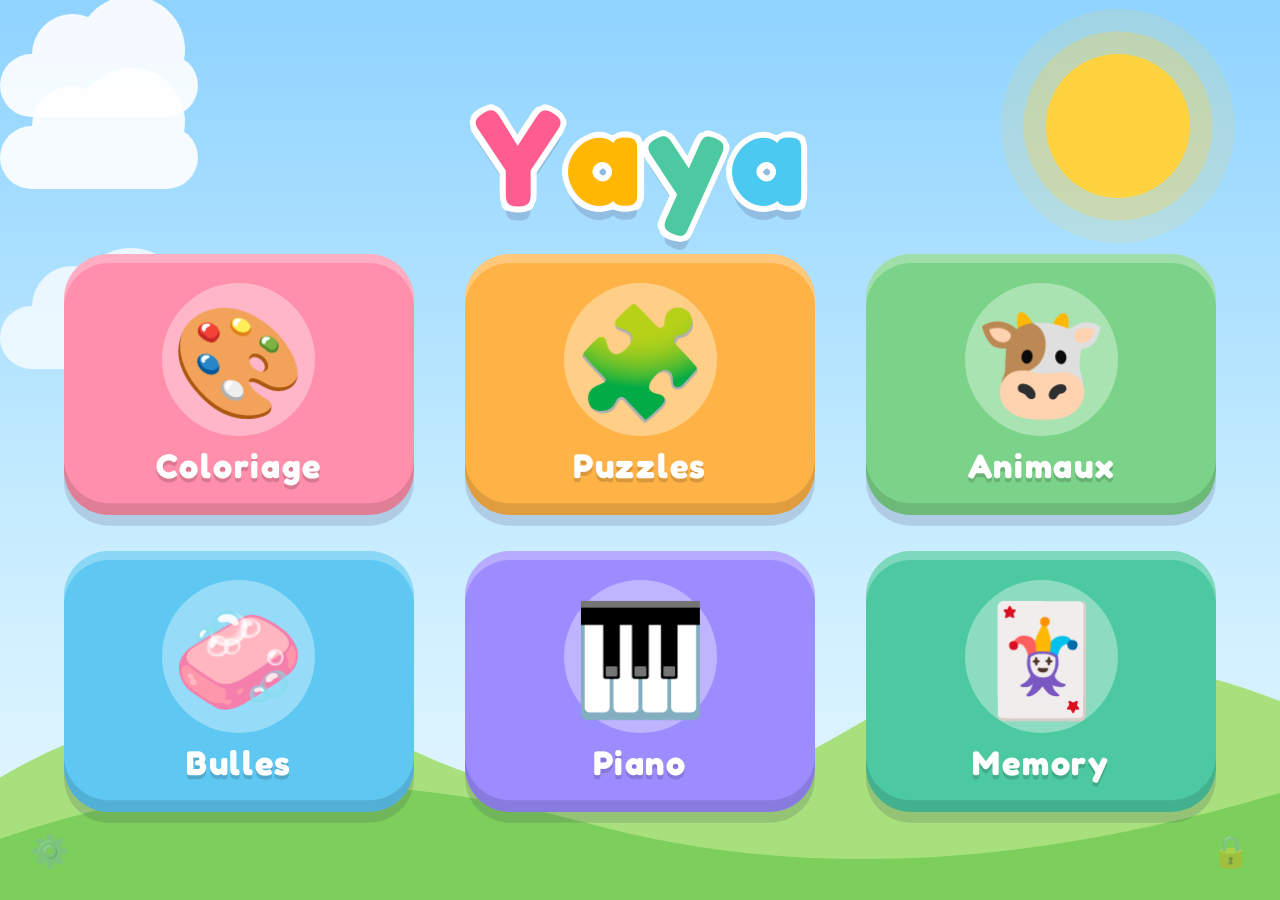
==== app/src/main/assets/www/index.html @ edda2c36 "Les jeux de Yaya 1.0.0 Six jeux pour tablette Android (coloriage, puzzles, animaux, bulles, piano, m" ====
<!doctype html>
<html lang="fr">
<head>
  <meta charset="utf-8">
  <meta name="viewport" content="width=device-width, initial-scale=1, maximum-scale=1, user-scalable=no">
  <title>Les jeux de Yaya</title>
  <link rel="stylesheet" href="css/style.css">
</head>
<body>
  <!-- Menu principal -->
  <div id="menu" class="screen">
    <!-- Décor : soleil, nuages qui passent, collines -->
    <div class="scene">
      <div class="sun"></div>
      <div class="cloud c1"></div>
      <div class="cloud c2"></div>
      <div class="cloud c3"></div>
      <svg class="hills" viewBox="0 0 1000 200" preserveAspectRatio="none">
        <path d="M0 120 Q160 40 330 105 T660 90 T1000 70 V200 H0 Z" fill="#a7e07c" />
        <path d="M0 160 Q220 95 460 150 T1000 130 V200 H0 Z" fill="#7ccf5a" />
      </svg>
    </div>
    <!-- Le prénom, une lettre de couleur par lettre (construit dans core.js) -->
    <h1 id="title"></h1>
    <div id="tiles"></div>
    <!-- Réservé aux parents : maintenir 3 secondes -->
    <div id="gear" class="hold-btn" title="Maintenir 3 secondes : espace parents"><span>⚙️</span><i></i></div>
    <div id="lock" class="hold-btn" title="Maintenir 3 secondes pour quitter"><span>🔒</span><i></i></div>
  </div>

  <!-- Écran de jeu -->
  <div id="game" class="screen hidden">
    <div id="game-root"></div>
    <button id="home" class="round-btn" aria-label="Menu">🏠</button>
  </div>

  <!-- Confettis par-dessus tout -->
  <canvas id="fx"></canvas>

  <script src="js/core.js"></script>
  <script src="js/store.js"></script>
  <script src="js/drawings.js"></script>
  <script src="js/games/coloring.js"></script>
  <script src="js/games/puzzle.js"></script>
  <script src="js/games/animals.js"></script>
  <script src="js/games/bubbles.js"></script>
  <script src="js/games/piano.js"></script>
  <script src="js/games/memory.js"></script>
  <script src="js/admin.js"></script>
  <script>App.boot();</script>
</body>
</html>
---- app/src/main/assets/www/css/style.css ----
/* ---------- Base : plein écran, pas de sélection, pas de zoom ---------- */
/* Police ronde Fredoka (licence SIL OFL), incluse dans l'appli : pas besoin d'Internet */
@font-face {
  font-family: 'Fredoka';
  src: url(../fonts/fredoka.woff2) format('woff2');
  font-weight: 300 700;
  font-display: block;
}
:root {
  --bg: #fff7e8;
  --ink: #3a2e5a;
  --shadow: 0 6px 0 rgba(58, 46, 90, .18);
}
* {
  box-sizing: border-box;
  margin: 0;
  padding: 0;
  -webkit-user-select: none;
  user-select: none;
  -webkit-tap-highlight-color: transparent;
  -webkit-touch-callout: none;
  touch-action: none;
}
html, body {
  width: 100%;
  height: 100%;
  overflow: hidden;
  background: var(--bg);
  color: var(--ink);
  font-family: 'Fredoka', "Comic Sans MS", "Roboto", sans-serif;
  overscroll-behavior: none;
}
button {
  border: none;
  font: inherit;
  color: inherit;
  background: none;
  cursor: pointer;
}
.screen {
  position: fixed;
  left: 0; top: 0; right: 0; bottom: 0;
}
.hidden { display: none !important; }

/* ---------- Menu ---------- */
#menu {
  display: flex;
  flex-direction: column;
  align-items: center;
  justify-content: center;
  overflow: hidden;
  background: linear-gradient(#8fd3ff 0%, #c4ebff 55%, #e9f9ff 100%);
}

/* Décor (animations légères : seulement des déplacements, gérés par la carte graphique) */
.scene {
  position: absolute;
  left: 0; top: 0; right: 0; bottom: 0;
  pointer-events: none;
}
.sun {
  position: absolute;
  right: 7vw;
  top: 6vh;
  width: 16vh;
  height: 16vh;
  border-radius: 50%;
  background: #ffd23f;
  box-shadow: 0 0 0 2.5vh rgba(255, 210, 63, .3), 0 0 0 5vh rgba(255, 210, 63, .14);
  animation: sun 5s ease-in-out infinite;
}
@keyframes sun {
  50% { transform: scale(1.07); }
}
.cloud {
  position: absolute;
  left: 0;
  width: 22vh;
  height: 7vh;
  border-radius: 7vh;
  background: #fff;
  opacity: .9;
  animation: drift linear infinite;
}
.cloud::before, .cloud::after {
  content: '';
  position: absolute;
  border-radius: 50%;
  background: #fff;
}
.cloud::before { width: 9vh; height: 9vh; left: 3.5vh; top: -4.5vh; }
.cloud::after { width: 12vh; height: 12vh; left: 8.5vh; top: -6.5vh; }
.c1 { top: 14vh; animation-duration: 70s; animation-delay: -20s; }
.c2 { top: 34vh; --s: .65; animation-duration: 95s; animation-delay: -60s; opacity: .75; }
.c3 { top: 6vh; --s: .8; animation-duration: 80s; animation-delay: -45s; }
@keyframes drift {
  from { transform: translateX(-30vh) scale(var(--s, 1)); }
  to { transform: translateX(calc(100vw + 10vh)) scale(var(--s, 1)); }
}
.hills {
  position: absolute;
  left: 0;
  bottom: 0;
  width: 100%;
  height: 34vh;
}

/* Le prénom : grosses lettres de couleur avec un contour blanc, qui ondulent */
#title {
  position: relative;
  display: flex;
  gap: .6vh;
  margin: 0 0 3.5vh;
  font-size: 15vh;
  font-weight: 700;
  line-height: 1;
}
#title .letter {
  display: inline-block;
  color: var(--c);
  text-shadow:
    .7vh 0 #fff, -.7vh 0 #fff, 0 .7vh #fff, 0 -.7vh #fff,
    .5vh .5vh #fff, -.5vh .5vh #fff, .5vh -.5vh #fff, -.5vh -.5vh #fff,
    0 1.6vh 0 rgba(58, 46, 90, .18);
  animation: wave 2.6s ease-in-out infinite;
  animation-delay: calc(var(--i) * -.3s);
}
#title .letter.pop { animation: letterPop .5s ease-out; }
@keyframes wave {
  0%, 100% { transform: translateY(0) rotate(-4deg); }
  50% { transform: translateY(-1.6vh) rotate(4deg); }
}
@keyframes letterPop {
  0% { transform: scale(1); }
  40% { transform: scale(1.35) translateY(-2vh); }
  100% { transform: scale(1); }
}

/* Tuiles des jeux : boutons bonbon qui flottent doucement */
#tiles {
  position: relative;
  display: grid;
  grid-template-columns: repeat(3, 1fr);
  gap: 4vh 4vw;
  width: min(90vw, 140vh);
}
.tile {
  height: 29vh;
  animation: float 4s ease-in-out infinite;
  animation-delay: calc(var(--i) * -.7s);
}
@keyframes float {
  50% { transform: translateY(-1vh); }
}
.tile-body {
  height: 100%;
  border-radius: 5vh;
  background: var(--c);
  box-shadow:
    inset 0 -1.3vh 0 rgba(0, 0, 0, .12),
    inset 0 1vh 0 rgba(255, 255, 255, .28),
    0 1.2vh 0 rgba(58, 46, 90, .16);
  display: flex;
  flex-direction: column;
  align-items: center;
  justify-content: center;
  transition: transform .12s;
}
.tile.pressed .tile-body { transform: scale(.92); }
.tile .icon-wrap {
  width: 17vh;
  height: 17vh;
  border-radius: 50%;
  background: rgba(255, 255, 255, .35);
  display: flex;
  align-items: center;
  justify-content: center;
}
.tile .icon { font-size: 12vh; line-height: 1; }
.tile .label {
  margin-top: 1vh;
  font-size: 3.8vh;
  font-weight: 700;
  color: #fff;
  letter-spacing: .05em;
  text-shadow: 0 .4vh 0 rgba(0, 0, 0, .15);
}

/* Boutons parents (à maintenir 3 s) : réglages à gauche, sortie à droite */
#gear { left: 1.5vh; }
#lock { right: 1.5vh; }
.hold-btn {
  position: absolute;
  bottom: 1.5vh;
  width: 8vh;
  height: 8vh;
  border-radius: 50%;
  display: flex;
  align-items: center;
  justify-content: center;
  font-size: 3.5vh;
  opacity: .35;
  overflow: hidden;
}
.hold-btn i {
  position: absolute;
  left: 0; bottom: 0;
  width: 100%;
  height: 0;
  background: rgba(255, 111, 145, .5);
}
.hold-btn.holding { opacity: 1; }
.hold-btn.holding i { height: 100%; transition: height 3s linear; }

/* ---------- Écran de jeu ---------- */
#game-root {
  position: absolute;
  left: 0; top: 0; right: 0; bottom: 0;
  overflow: hidden;
}
.round-btn {
  width: 11vh;
  height: 11vh;
  border-radius: 50%;
  background: #fff;
  box-shadow: var(--shadow);
  font-size: 6vh;
  line-height: 11vh;
  text-align: center;
  transition: transform .12s;
}
.round-btn:active { transform: scale(.9); }
.round-btn.on { background: #ffe066; }
#home {
  position: absolute;
  left: 2vh;
  top: 2vh;
  z-index: 50;
}

#fx {
  position: fixed;
  left: 0; top: 0;
  width: 100%;
  height: 100%;
  pointer-events: none;
  z-index: 100;
}

/* Animation commune : rebond */
@keyframes bounce {
  0% { transform: scale(1); }
  30% { transform: scale(1.25) rotate(-6deg); }
  55% { transform: scale(.92) rotate(4deg); }
  80% { transform: scale(1.06); }
  100% { transform: scale(1); }
}
.bounce { animation: bounce .6s ease-out; }

/* ---------- Coloriage ---------- */
.coloring {
  position: absolute;
  left: 0; top: 0; right: 0; bottom: 0;
  display: flex;
  background: #eef6ff;
}
.coloring .stage {
  position: relative;
  flex: 1;
  margin: 2vh 0 2vh 17vh;
}
.coloring canvas {
  position: absolute;
  left: 0; top: 0;
  width: 100%;
  height: 100%;
  border-radius: 3vh;
  background: #fff;
  box-shadow: var(--shadow);
}
.coloring .side {
  width: 31vh;
  display: flex;
  flex-direction: column;
  align-items: center;
  justify-content: center;
  padding: 1vh 0;
}
.palette {
  display: grid;
  grid-template-columns: repeat(3, 1fr);
  gap: 1.3vh;
}
.swatch {
  width: 8vh;
  height: 8vh;
  border-radius: 50%;
  box-shadow: inset 0 -4px 0 rgba(0, 0, 0, .15), 0 3px 0 rgba(0, 0, 0, .12);
  border: .5vh solid #fff;
  transition: transform .12s;
}
.swatch.on { transform: scale(1.2); border-color: var(--ink); }
.tools {
  position: absolute;
  left: 2vh;
  top: 15vh;
  bottom: 2vh;
  display: flex;
  flex-direction: column;
  align-items: center;
  gap: 2vh;
}
.tools .round-btn { width: 10vh; height: 10vh; line-height: 10vh; font-size: 5vh; }
/* Pot, crayon et gomme regroupés dans une même boîte */
.toolgroup {
  display: flex;
  flex-direction: column;
  gap: 1.2vh;
  padding: 1.2vh;
  border-radius: 7vh;
  background: #d6e6fb;
}
.tools .spacer { flex: 1; }

/* ---------- Puzzle ---------- */
.puzzle {
  position: absolute;
  left: 0; top: 0; right: 0; bottom: 0;
  /* une table en bois clair */
  background:
    repeating-linear-gradient(90deg, rgba(255, 255, 255, .06) 0 2px, transparent 2px 9vh),
    linear-gradient(#e9c9a0, #ddb68a);
}
.puzzle canvas {
  position: absolute;
  left: 0; top: 0;
  width: 100%;
  height: 100%;
}
.bar {
  position: absolute;
  top: 2vh;
  right: 2vh;
  display: flex;
  align-items: center;
  gap: 2vh;
  z-index: 10;
}
/* Choix du nombre de pièces */
.chips {
  display: flex;
  align-items: center;
  gap: .8vh;
  height: 11vh;
  padding: 0 1.2vh;
  border-radius: 6vh;
  background: rgba(255, 255, 255, .55);
}
.chips-icon { font-size: 5vh; padding: 0 .8vh; }
.chip {
  min-width: 8.5vh;
  height: 8.5vh;
  padding: 0 .9vh;
  border-radius: 5vh;
  background: #fff;
  box-shadow: 0 4px 0 rgba(58, 46, 90, .18);
  font-size: 4vh;
  font-weight: bold;
}
.chip.on {
  background: #3a2e5a;
  transform: translateY(2px);
  box-shadow: 0 2px 0 rgba(58, 46, 90, .25);
}
/* Petite grille de pièces dans chaque bouton de difficulté */
.chip .mini {
  display: grid;
  gap: .35vh;
  width: 7vh;
  height: 5.2vh;
  margin: 0 auto;
}
.chip .mini span { border-radius: .5vh; }
.puzzle-progress {
  position: absolute;
  top: 3.5vh;
  left: 16vh;
  padding: 1vh 2.4vh;
  border-radius: 5vh;
  background: rgba(255, 255, 255, .7);
  font-size: 4vh;
  font-weight: bold;
  z-index: 10;
}

/* ---------- Animaux ---------- */
.animals {
  position: absolute;
  left: 0; top: 0; right: 0; bottom: 0;
  display: flex;
  align-items: center;
  justify-content: center;
}
.animals .grid {
  display: grid;
  grid-template-columns: repeat(3, 1fr);
  gap: 4vh 5vw;
}
.animal {
  position: relative;
  width: 36vh;
  height: 36vh;
  border-radius: 50%;
  background: rgba(255, 255, 255, .75);
  box-shadow: var(--shadow);
  font-size: 22vh;
  line-height: 36vh;
  text-align: center;
}
.bubble-say {
  position: absolute;
  left: 50%;
  top: -6vh;
  transform: translateX(-50%);
  background: #fff;
  border-radius: 4vh;
  padding: .8vh 2.5vh;
  font-size: 4.5vh;
  line-height: 1.3;
  font-weight: bold;
  white-space: nowrap;
  box-shadow: var(--shadow);
  animation: sayIn .25s ease-out;
  pointer-events: none;
  z-index: 5;
}
@keyframes sayIn {
  from { transform: translateX(-50%) scale(.3); opacity: 0; }
  to { transform: translateX(-50%) scale(1); opacity: 1; }
}
.nav-btn {
  position: absolute;
  top: 50%;
  margin-top: -6vh;
  width: 12vh;
  height: 12vh;
  line-height: 12vh;
}
.nav-btn.left { left: 2vh; }
.nav-btn.right { right: 2vh; }
/* Points qui montrent la page en cours */
.page-dots {
  position: absolute;
  left: 0; right: 0;
  bottom: 2.5vh;
  display: flex;
  justify-content: center;
  gap: 1.6vh;
}
.page-dots span {
  width: 2.2vh;
  height: 2.2vh;
  border-radius: 50%;
  background: rgba(255, 255, 255, .6);
}
.page-dots span.on { background: #3a2e5a; }

/* ---------- Bulles ---------- */
.bubbles {
  position: absolute;
  left: 0; top: 0; right: 0; bottom: 0;
  background: linear-gradient(#7fd4ff, #2f8fd8);
}
.bubbles canvas {
  position: absolute;
  left: 0; top: 0;
  width: 100%;
  height: 100%;
}

/* ---------- Piano ---------- */
.piano {
  position: absolute;
  left: 0; top: 0; right: 0; bottom: 0;
  background: #2d2a4a;
  display: flex;
  padding: 16vh 2vh 2vh;
  gap: 1.2vh;
}
.key {
  flex: 1;
  border-radius: 2vh 2vh 4vh 4vh;
  box-shadow: inset 0 -2.5vh 0 rgba(0, 0, 0, .18);
  display: flex;
  align-items: flex-end;
  justify-content: center;
  padding-bottom: 5vh;
  font-size: 8vh;
  transition: transform .08s, filter .08s;
  transform-origin: top center;
}
.key.down {
  transform: scaleY(.97);
  filter: brightness(1.25);
  box-shadow: inset 0 -1vh 0 rgba(0, 0, 0, .18);
}
.flying-note {
  position: absolute;
  font-size: 7vh;
  pointer-events: none;
  animation: fly 1.2s ease-out forwards;
}
@keyframes fly {
  from { transform: translateY(0) scale(.6); opacity: 1; }
  to { transform: translateY(-45vh) scale(1.3) rotate(20deg); opacity: 0; }
}
.piano .bar { top: 2.5vh; }

/* ---------- Memory ---------- */
.memory {
  position: absolute;
  left: 0; top: 0; right: 0; bottom: 0;
  background: #e9ffe6;
  display: flex;
  align-items: center;
  justify-content: center;
}
.memory .grid {
  display: grid;
  gap: var(--gap, 3vh);
  margin-top: 12vh; /* laisse la place à la barre de difficulté */
}
/* Taille des cartes calculée par le jeu selon le niveau (--cw, --ch) */
.card {
  position: relative;
  width: var(--cw, 26vh);
  height: var(--ch, 32vh);
  perspective: 600px;
}
.card .face {
  position: absolute;
  left: 0; top: 0; right: 0; bottom: 0;
  border-radius: 3vh;
  box-shadow: var(--shadow);
  display: flex;
  align-items: center;
  justify-content: center;
  -webkit-backface-visibility: hidden;
  backface-visibility: hidden;
  transition: transform .35s;
}
.card .back {
  background: repeating-linear-gradient(45deg, #8e7cff 0 3vh, #a596ff 3vh 6vh);
  border: .8vh solid #fff;
  font-size: calc(var(--ch, 32vh) * .28);
}
.card .front {
  background: #fff;
  font-size: calc(var(--ch, 32vh) * .56);
  transform: rotateY(180deg);
}
.card .front img {
  width: 100%;
  height: 100%;
  object-fit: cover;
  border-radius: 3vh;
  pointer-events: none;
}
.card.open .back { transform: rotateY(-180deg); }
.card.open .front { transform: rotateY(0deg); }
.card.found .front { background: #fff7b8; }

/* ---------- Espace parents ---------- */
.admin {
  z-index: 200;
  display: flex;
  flex-direction: column;
  background: #f4f1fb;
  font-family: "Roboto", sans-serif;
  font-size: 16px;
}
.admin, .admin * { touch-action: pan-y; }
.admin input[type="text"] {
  -webkit-user-select: text;
  user-select: text;
}
.admin-head {
  display: flex;
  align-items: center;
  justify-content: space-between;
  padding: 10px 16px;
  background: #3a2e5a;
  color: #fff;
}
.admin-head h2 { font-size: 20px; }
.admin-btn {
  padding: 10px 18px;
  border-radius: 10px;
  background: #fff;
  color: #3a2e5a;
  font-size: 16px;
  font-weight: bold;
  box-shadow: 0 2px 0 rgba(0, 0, 0, .15);
}
.admin-btn.primary { background: #ff6f91; color: #fff; }
.admin-btn:disabled { opacity: .6; }
.admin-tabs {
  display: flex;
  gap: 8px;
  padding: 10px 16px 0;
}
.admin-tab {
  padding: 10px 18px;
  border-radius: 10px 10px 0 0;
  background: #ddd6f3;
  font-size: 16px;
}
.admin-tab.on { background: #fff; font-weight: bold; }
.admin-body {
  flex: 1;
  overflow-y: auto;
  background: #fff;
  margin: 0 16px 16px;
  padding: 16px;
  border-radius: 0 10px 10px 10px;
}
.admin-toggle {
  display: flex;
  align-items: center;
  gap: 10px;
  font-weight: bold;
}
.admin-toggle input { width: 24px; height: 24px; }
.admin-help {
  margin: 8px 0 16px;
  color: #6b6385;
  line-height: 1.4;
  max-width: 900px;
}
.admin-grid {
  display: grid;
  grid-template-columns: repeat(auto-fill, minmax(150px, 1fr));
  gap: 14px;
}
.admin-item {
  position: relative;
  border-radius: 12px;
  background: #f4f1fb;
  overflow: hidden;
  text-align: center;
}
.admin-item img {
  display: block;
  width: 100%;
  height: 120px;
  object-fit: cover;
  background: #fff;
}
.admin-item .name {
  padding: 6px;
  font-size: 14px;
  white-space: nowrap;
  overflow: hidden;
  text-overflow: ellipsis;
}
.admin-item .del {
  position: absolute;
  top: 6px;
  right: 6px;
  min-width: 36px;
  height: 36px;
  padding: 0 8px;
  border-radius: 18px;
  background: rgba(255, 255, 255, .9);
  font-size: 16px;
}
.admin-item .del.armed { background: #e63946; color: #fff; font-weight: bold; }
.admin-add {
  min-height: 150px;
  border: 3px dashed #b9aee0;
  background: #fff;
  color: #6b6385;
}
.admin-add .plus { font-size: 48px; line-height: 1.6; }
.admin-editor {
  position: absolute;
  left: 0; top: 0; right: 0; bottom: 0;
  background: rgba(30, 24, 50, .6);
  display: flex;
  align-items: center;
  justify-content: center;
}
.admin-editor .box {
  display: flex;
  gap: 16px;
  width: 92%;
  height: 88%;
  padding: 16px;
  border-radius: 14px;
  background: #fff;
}
.admin-editor .view {
  flex: 1;
  display: flex;
  align-items: center;
  justify-content: center;
  background: #eee;
  border-radius: 10px;
  overflow: hidden;
}
.admin-editor canvas { max-width: 100%; max-height: 100%; background: #fff; }
.admin-editor .form {
  width: 280px;
  display: flex;
  flex-direction: column;
  gap: 8px;
}
.admin-editor label { font-weight: bold; margin-top: 8px; }
.admin-input {
  padding: 10px;
  border: 2px solid #ddd6f3;
  border-radius: 8px;
  font-size: 16px;
}
.admin-range { width: 100%; height: 36px; touch-action: none; }
.admin-hint { color: #6b6385; font-size: 13px; }
.admin-editor .buttons {
  margin-top: auto;
  display: flex;
  gap: 10px;
  justify-content: flex-end;
}
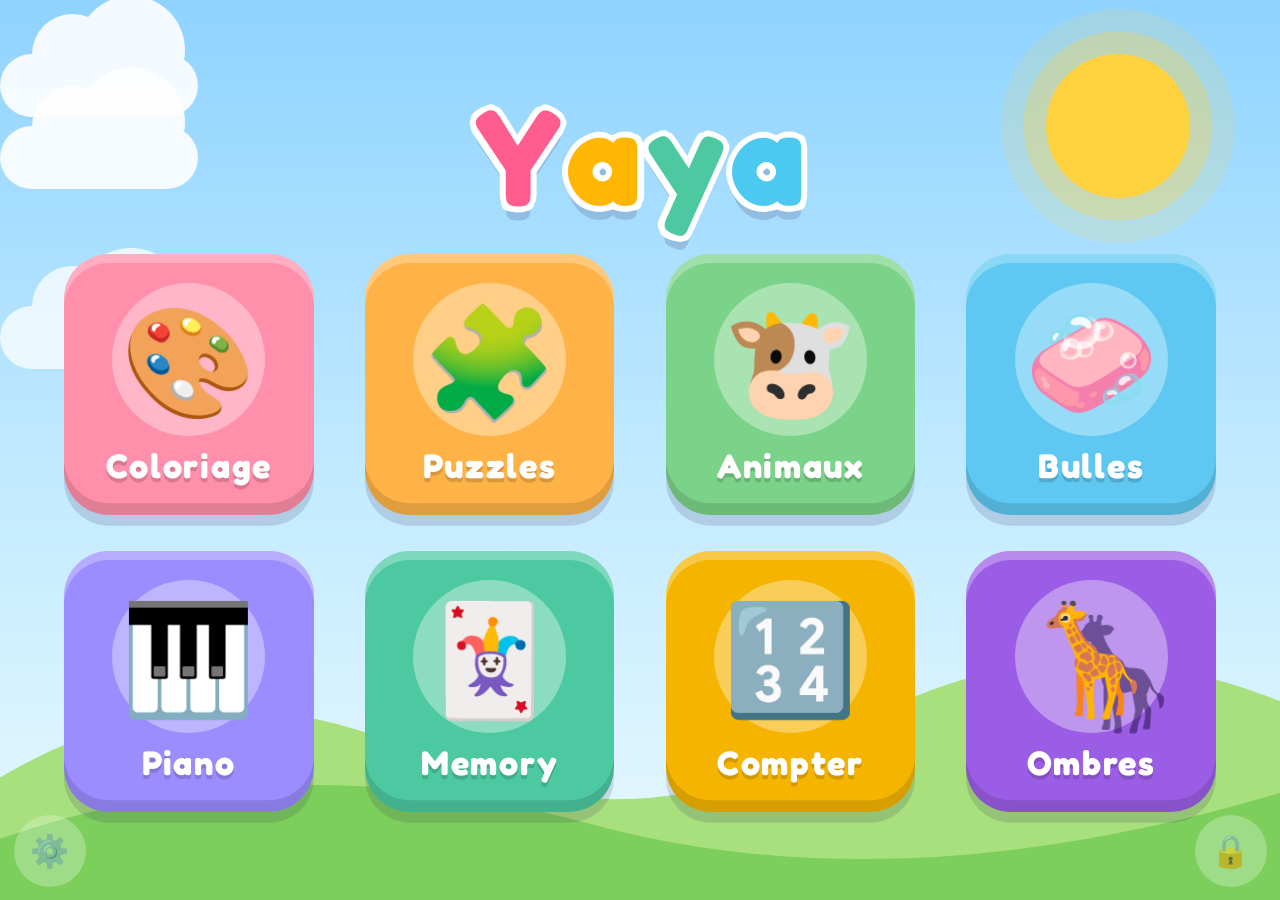
==== commit 50787ac6: "Version 1.1.0 Deux nouveaux jeux : Compter (chiffres et quantités) et Les ombres. Vrais cris d'anima" ====
--- a/app/src/main/assets/www/index.html
+++ b/app/src/main/assets/www/index.html
@@ -46,6 +46,8 @@
   <script src="js/games/bubbles.js"></script>
   <script src="js/games/piano.js"></script>
   <script src="js/games/memory.js"></script>
+  <script src="js/games/count.js"></script>
+  <script src="js/games/shadows.js"></script>
   <script src="js/admin.js"></script>
   <script>App.boot();</script>
 </body>
--- a/app/src/main/assets/www/css/style.css
+++ b/app/src/main/assets/www/css/style.css
@@ -200,7 +200,8 @@
   align-items: center;
   justify-content: center;
   font-size: 3.5vh;
-  opacity: .35;
+  background: rgba(255, 255, 255, .45);
+  opacity: .6;
   overflow: hidden;
 }
 .hold-btn i {
@@ -212,6 +213,29 @@
 }
 .hold-btn.holding { opacity: 1; }
 .hold-btn.holding i { height: 100%; transition: height 3s linear; }
+/* Bulle d'aide pour les parents (appui trop court sur ⚙️ ou 🔒) */
+.parent-tip {
+  position: absolute;
+  bottom: 11vh;
+  max-width: 46vh;
+  padding: 1.6vh 2.2vh;
+  border-radius: 2vh;
+  background: #3a2e5a;
+  color: #fff;
+  font-size: 2.6vh;
+  line-height: 1.35;
+  opacity: 0;
+  transform: translateY(1vh);
+  transition: opacity .25s, transform .25s;
+  pointer-events: none;
+  z-index: 5;
+}
+.parent-tip.left { left: 1.5vh; }
+.parent-tip.right { right: 1.5vh; }
+.parent-tip.show { opacity: 1; transform: none; }
+#tiles.small .tile { height: 24vh; }
+#tiles.small .tile .icon-wrap { width: 13vh; height: 13vh; }
+#tiles.small .tile .icon { font-size: 9vh; }
 
 /* ---------- Écran de jeu ---------- */
 #game-root {
@@ -571,6 +595,151 @@
 .card.open .front { transform: rotateY(0deg); }
 .card.found .front { background: #fff7b8; }
 
+/* ---------- Compter ---------- */
+.count {
+  position: absolute;
+  left: 0; top: 0; right: 0; bottom: 0;
+  background: linear-gradient(#fff3c4 0%, #fff3c4 62%, #ffe08a 62%);
+}
+.count-field {
+  position: absolute;
+  left: 6vw; right: 6vw;
+  top: 14vh; height: 46vh;
+}
+.count-item {
+  position: absolute;
+  width: var(--s, 18vh);
+  height: var(--s, 18vh);
+  margin: calc(var(--s, 18vh) / -2) 0 0 calc(var(--s, 18vh) / -2);
+  border-radius: 50%;
+  background: rgba(255, 255, 255, .55);
+  animation: popIn .45s backwards;
+}
+.count-item .e { font-size: calc(var(--s, 18vh) * .66); line-height: var(--s, 18vh); display: block; }
+.count-item.counted { background: #fff; box-shadow: var(--shadow); }
+.count-item .badge {
+  position: absolute;
+  right: -1vh; top: -1vh;
+  width: 7vh; height: 7vh;
+  border-radius: 50%;
+  border: .5vh solid #fff;
+  color: #fff;
+  font-size: 4.2vh;
+  font-weight: 700;
+  line-height: 6vh;
+  text-align: center;
+  box-shadow: 0 .5vh 0 rgba(58, 46, 90, .2);
+}
+.count-item.dance { animation: dance .6s ease-in-out 3; }
+@keyframes dance {
+  25% { transform: translateY(-3vh) rotate(-10deg); }
+  75% { transform: translateY(-3vh) rotate(10deg); }
+}
+@keyframes popIn {
+  from { transform: scale(0); }
+  70% { transform: scale(1.15); }
+  to { transform: scale(1); }
+}
+.count-answers {
+  position: absolute;
+  left: 0; right: 0; bottom: 4vh;
+  display: flex;
+  justify-content: center;
+  gap: 5vw;
+}
+.count-card {
+  width: 24vh;
+  height: 30vh;
+  border-radius: 4vh;
+  background: #fff;
+  border-bottom: 1.2vh solid var(--c);
+  box-shadow: var(--shadow);
+  display: flex;
+  flex-direction: column;
+  align-items: center;
+  justify-content: center;
+  gap: 1vh;
+  transition: opacity .4s, transform .2s;
+}
+.count-card .digit {
+  font-size: 15vh;
+  font-weight: 700;
+  line-height: 1;
+  color: var(--c);
+  text-shadow: 0 .6vh 0 rgba(58, 46, 90, .15);
+}
+.count-card .dots {
+  display: grid;
+  grid-template-columns: repeat(5, 3vh);
+  justify-content: center;
+  gap: .8vh;
+  min-height: 3vh;
+}
+.count-card .dots.n1 { grid-template-columns: 3vh; }
+.count-card .dots.n2, .count-card .dots.n4 { grid-template-columns: repeat(2, 3vh); }
+.count-card .dots.n3 { grid-template-columns: repeat(3, 3vh); }
+.count-card .dots i { width: 3vh; height: 3vh; border-radius: 50%; display: block; }
+.count-card.good { transform: scale(1.12); background: #fff7b8; }
+.count-card.fade { opacity: .25; }
+.wiggle { animation: wiggle .5s ease-in-out; }
+@keyframes wiggle {
+  20% { transform: rotate(-8deg); }
+  40% { transform: rotate(7deg); }
+  60% { transform: rotate(-5deg); }
+  80% { transform: rotate(3deg); }
+}
+
+/* ---------- Ombres ---------- */
+.shadows {
+  position: absolute;
+  left: 0; top: 0; right: 0; bottom: 0;
+  transition: background .5s;
+}
+.sh-row {
+  position: absolute;
+  left: 0; right: 0;
+  display: flex;
+  justify-content: center;
+  gap: 5vw;
+}
+.sh-top { top: 15vh; }
+.sh-bottom { bottom: 6vh; }
+.sh-slot, .sh-piece {
+  width: var(--s, 22vh);
+  height: var(--s, 22vh);
+  border-radius: 50%;
+  text-align: center;
+}
+.sh-slot .e, .sh-piece .e {
+  display: block;
+  font-size: calc(var(--s, 22vh) * .68);
+  line-height: var(--s, 22vh);
+  pointer-events: none;
+}
+.sh-slot {
+  border: .7vh dashed rgba(58, 46, 90, .25);
+  background: rgba(255, 255, 255, .5);
+}
+/* La silhouette : l'emoji transparent + une ombre unie */
+.sh-slot .e { color: transparent; text-shadow: 0 0 0 #4a3f6b; }
+.sh-slot.filled { border: .7vh solid #ffd23f; background: #fff; }
+.sh-slot.filled .e { color: inherit; text-shadow: none; }
+.sh-piece {
+  position: relative;
+  z-index: 2;
+  background: #fff;
+  box-shadow: var(--shadow);
+  animation: popIn .45s backwards;
+}
+.sh-piece.lifted { z-index: 5; box-shadow: 0 2vh 3vh rgba(58, 46, 90, .25); }
+.sh-piece.picked { transform: translateY(-3vh) scale(1.1); background: #fff7b8; }
+.sh-piece.back { transition: transform .35s ease-out; }
+.sh-piece.fly { transition: transform .38s ease-in-out; }
+.sh-piece.gone { visibility: hidden; }
+
+/* Tuile du menu « Ombres » : l'emoji et son ombre */
+.tile .icon.shadow-icon { text-shadow: 3vh 1.5vh 0 rgba(40, 20, 80, .55); }
+
 /* ---------- Espace parents ---------- */
 .admin {
   z-index: 200;
@@ -632,6 +801,57 @@
   font-weight: bold;
 }
 .admin-toggle input { width: 24px; height: 24px; }
+.admin-title { font-size: 20px; margin: 4px 0 8px; color: #3a2e5a; }
+.admin-title:not(:first-child) { margin-top: 26px; }
+.admin-steps-title { font-weight: bold; margin-bottom: 4px; }
+.admin-steps {
+  margin: 0 0 18px 24px;
+  line-height: 1.7;
+  color: #3a2e5a;
+}
+.admin-voice { display: flex; gap: 10px; flex-wrap: wrap; margin-top: 4px; }
+.admin-empty { margin-top: 14px; color: #6b6385; font-style: italic; }
+.admin-cards {
+  display: grid;
+  grid-template-columns: repeat(auto-fill, minmax(260px, 1fr));
+  gap: 14px;
+}
+.admin-card {
+  display: flex;
+  align-items: center;
+  gap: 14px;
+  padding: 16px;
+  border-radius: 14px;
+  background: #f4f1fb;
+  border: 2px solid #e4ddf7;
+  text-align: left;
+  font-family: inherit;
+  color: #3a2e5a;
+}
+.admin-card:active { background: #e9e2ff; }
+.admin-card .ic { font-size: 40px; }
+.admin-card .tx { display: flex; flex-direction: column; gap: 4px; font-size: 15px; line-height: 1.35; }
+.admin-card strong { font-size: 17px; }
+.admin-card em { color: #ff6f91; font-style: normal; font-weight: bold; font-size: 14px; }
+.admin-tips { list-style: none; max-width: 900px; }
+.admin-tips li { display: flex; gap: 12px; align-items: flex-start; padding: 8px 0; line-height: 1.4; border-bottom: 1px solid #eee8fa; }
+.admin-tips .ic { font-size: 22px; width: 30px; text-align: center; flex: none; }
+.admin-games {
+  display: grid;
+  grid-template-columns: repeat(auto-fill, minmax(190px, 1fr));
+  gap: 10px;
+}
+.admin-game {
+  display: flex;
+  align-items: center;
+  gap: 10px;
+  padding: 10px 12px;
+  border-radius: 12px;
+  background: #f4f1fb;
+  font-weight: bold;
+}
+.admin-game input { width: 24px; height: 24px; }
+.admin-game .ic { font-size: 28px; }
 .admin-help {
   margin: 8px 0 16px;
   color: #6b6385;
